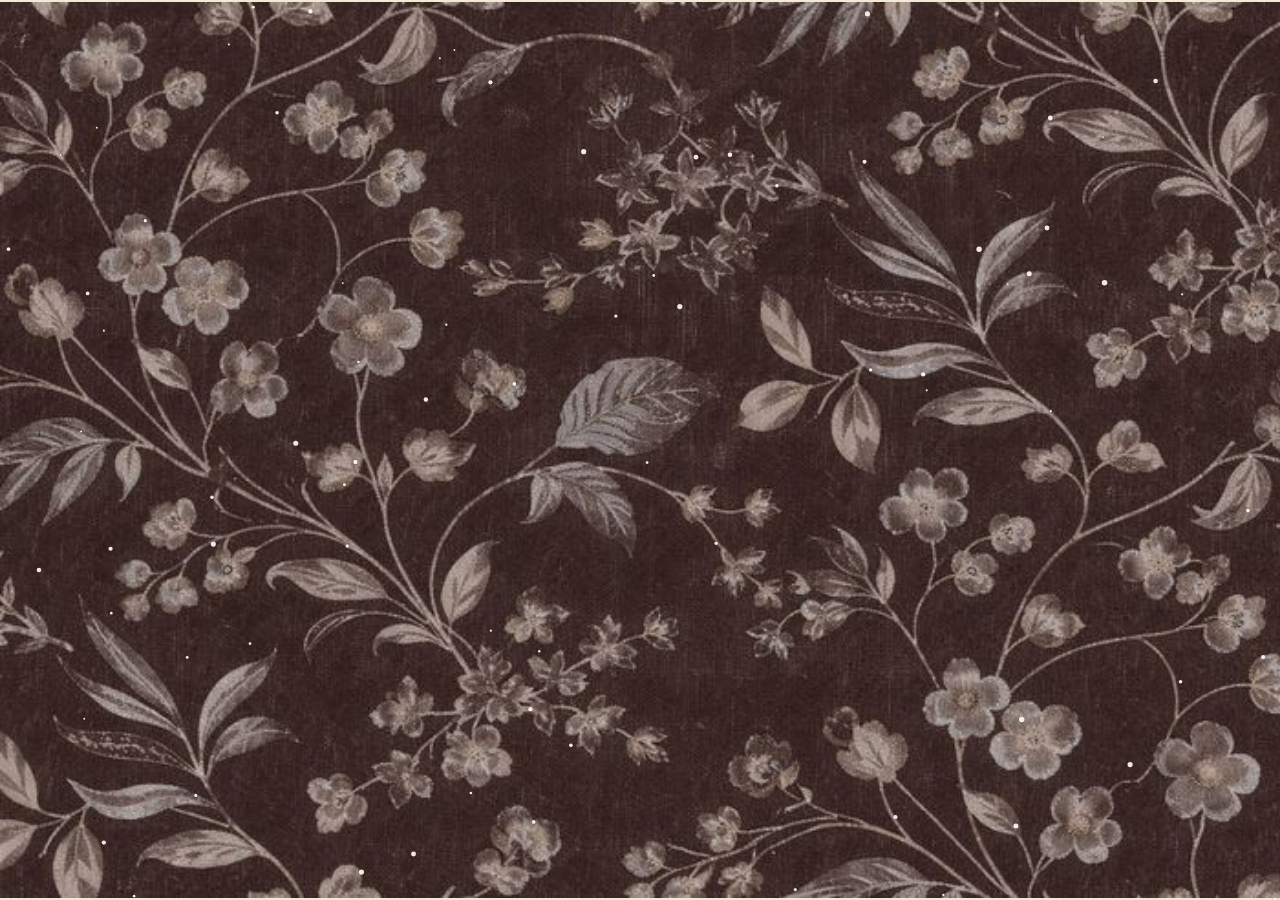
==== my-Site/public/center.html @ 306a5b61 "site setup" ====
<!DOCTYPE html>
<html lang="en">
<head>
  <meta charset="UTF-8">
  <link rel="stylesheet" href="style.css">
  <style>
    /* this page lives inside the center box, so no tiled background */
    body { background: var(--box-color); padding: 0; margin: 0; }
    .banner { display: block; width: 105%; height: 100vh; object-fit: contain;}
    /* snow layer: covers the whole center box, on top of the knight, clicks pass through */
    #snow { position: fixed; inset: 0; width: 100%; height: 100%; pointer-events: none; }
  </style>
</head>
<body>
  <!-- your big center image / banner -->
  <img class="banner" src="images/background.jpeg" alt="banner">
  <canvas id="snow"></canvas>
  <script>
    // snow drifting down and to the left
    const c = document.getElementById('snow'), ctx = c.getContext('2d');
    const COUNT = 120, WIND = -0.6;  // more flakes / stronger leftward drift
    let w, h, flakes;
    const flake = (anyY) => ({
      x: Math.random() * (w + h * 0.6),          // start further right so the drift covers the box
      y: anyY ? Math.random() * h : -5,
      r: 0.8 + Math.random() * 2,
      vy: 0.4 + Math.random() * 1,
      sway: Math.random() * Math.PI * 2,
    });
    function resize() {
      w = c.width = innerWidth; h = c.height = innerHeight;
      flakes = Array.from({ length: COUNT }, () => flake(true));
    }
    function draw() {
      ctx.clearRect(0, 0, w, h);
      ctx.fillStyle = 'rgba(255,255,255,0.9)';
      ctx.shadowColor = 'rgba(93,57,32,0.5)';   // faint brown edge so flakes show on the cream too
      ctx.shadowBlur = 2;
      for (const f of flakes) {
        f.sway += 0.02;
        f.y += f.vy;
        f.x += WIND * f.vy + Math.sin(f.sway) * 0.3;
        if (f.y > h + 5 || f.x < -5) Object.assign(f, flake(false));
        ctx.beginPath(); ctx.arc(f.x, f.y, f.r, 0, Math.PI * 2); ctx.fill();
      }
      if (!matchMedia('(prefers-reduced-motion: reduce)').matches) requestAnimationFrame(draw);
    }
    addEventListener('resize', resize);
    resize(); draw();
  </script>
</body>
</html>
---- my-Site/public/style.css ----
/* =========================================================
   EASY CUSTOMIZING — change these and the whole site updates
   ========================================================= */
:root {
  --page-bg-image: url("images/background.jpeg");  /* tiled page background */
  --page-bg-color: #3d2928;     /* shows if the image is missing */

  --header-color: #8a9d78;      /* box title bars */
  --header-text: #ffffff;
  --box-color: #f2e9d6;         /* box body (cream, matches the lace middle) */
  --border-color: #988452;
  --text-color: #5d3920;
  --link-hover: #8a9d78;

  --font: "Courier New", monospace;
  --section-bg: url("images/SectionCutOuts.png");     /* lace frame behind every section */
  --avatar-bg: url("images/SectionCutOutCross.png");  /* cross frame behind the "me" avatar */
}

/* ========================================================= */

* { box-sizing: border-box; }

body {
  margin: 0;
  padding: 40px 16px;
  background: var(--page-bg-color) var(--page-bg-image) repeat;
  color: var(--text-color);
  font-family: var(--font);
  font-size: 13px;
}

a { color: var(--text-color); text-decoration: none; }
a:hover { color: var(--link-hover); }

/* 3-column layout */
.container {
  max-width: 840px;
  margin: 0 auto;
  display: grid;
  grid-template-columns: 150px 1fr 150px;
  gap: 20px;
  align-items: start;
}

/* a "box" = lace frame with the title in its top-left corner */
.box {
  margin-bottom: 20px;
  /* lace edge stays the same thickness on every box; the plain middle stretches */
  border: 20px solid transparent;
  border-image: var(--section-bg) 44 41 / 20px round;
  background: var(--box-color) padding-box;
  padding: 2px 4px;
}

.box h1 {
  margin: 0 0 4px;
  color: var(--text-color);
  font-size: 16px;
  font-weight: bold;
  letter-spacing: 2px;
  text-align: left;
}

.box .content {
  margin: 0;
  line-height: 1.2;
}

/* center column: title bar + plain body, colours sampled from background.jpeg */
.middle {
  --header-color: #6e5c58;   /* flower mid-tone */
  --header-text: #efe6dc;
  --box-color: #f2e9d6;      /* same cream as the lace boxes */
  --border-color: #8f7e78;   /* flower highlight */
  --text-color: #3d2928;     /* background base brown */
  --link-hover: #8f7e78;
  color: var(--text-color);
}
.middle a { color: var(--text-color); }
.middle a:hover { color: var(--link-hover); }
/* same lace edge as the side sections (tiled with "round", so it never smears), a bit thicker */
.middle .box {
  border-width: 30px;
  border-image-width: 30px;
  padding: 0;
}
.middle .box .content {
  padding: 10px;
  background: var(--box-color);
}

/* "me" box: cross frame, avatar sits in the oval */
.box.me {
  aspect-ratio: 736 / 1200;   /* matches the image so the oval isn't squished */
  border: none;
  padding: 14% 12%;
  background: var(--avatar-bg) center / 100% 100% no-repeat;
  display: flex;
  flex-direction: column;
}
.box.me .content {
  flex: 1;
  display: flex;
  align-items: center;
  justify-content: center;
}
.box.me h1 { align-self: flex-start; padding: 0 3px; background: #f2e9d6; }  /* readable over the lace */
.box.me img { border-radius: 50%; }

/* nav lists with the "›" arrows */
.box ul { list-style: none; margin: 0; padding: 0; }
.box li::before { content: "› "; }


/* center column */
.main-frame {
  display: block;
  width: 100%;
  height: 480px;
  border: none;
  background: var(--box-color);
}
.box .content.no-pad { padding: 0; }

.center { text-align: center; }
.center img { max-width: 100%; }

/* phones: stack the columns */
@media (max-width: 700px) {
  .container { grid-template-columns: 1fr; }
  .box.me { max-width: 220px; margin-inline: auto; }
}
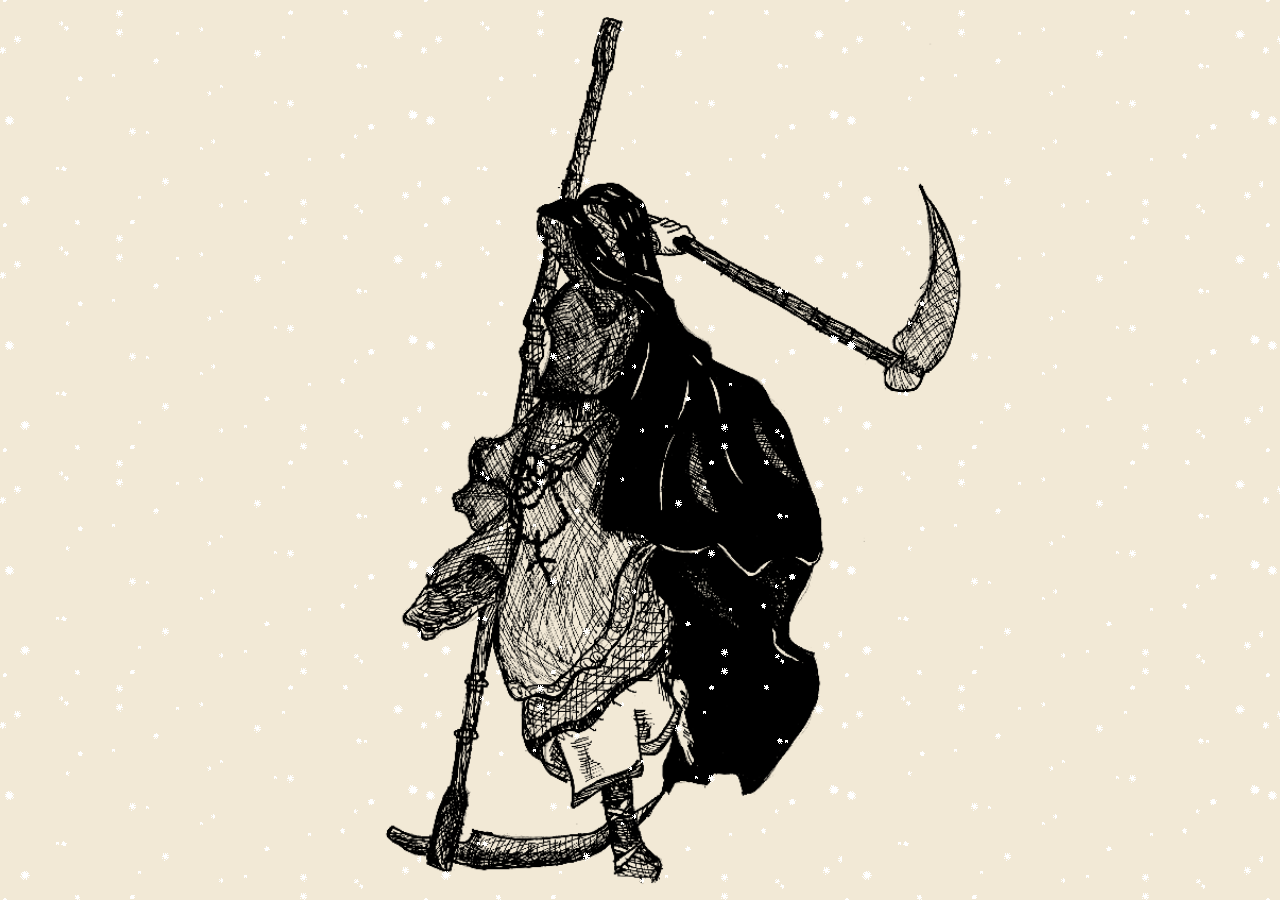
==== commit 21bdd007: "changed background n center pic" ====
--- a/my-Site/public/center.html
+++ b/my-Site/public/center.html
@@ -7,46 +7,16 @@
     /* this page lives inside the center box, so no tiled background */
     body { background: var(--box-color); padding: 0; margin: 0; }
     .banner { display: block; width: 105%; height: 100vh; object-fit: contain;}
-    /* snow layer: covers the whole center box, on top of the knight, clicks pass through */
-    #snow { position: fixed; inset: 0; width: 100%; height: 100%; pointer-events: none; }
+    /* snow gif layer: covers the whole center box, on top of the image, clicks pass through */
+    #snow { position: fixed; inset: 0; pointer-events: none;
+            background: url("images/PixelSnow2.gif") repeat; background-size: 421px 225px;
+            image-rendering: pixelated; }
   </style>
 </head>
 <body>
   <!-- your big center image / banner -->
-  <img class="banner" src="images/background.jpeg" alt="banner">
-  <canvas id="snow"></canvas>
-  <script>
-    // snow drifting down and to the left
-    const c = document.getElementById('snow'), ctx = c.getContext('2d');
-    const COUNT = 120, WIND = -0.6;  // more flakes / stronger leftward drift
-    let w, h, flakes;
-    const flake = (anyY) => ({
-      x: Math.random() * (w + h * 0.6),          // start further right so the drift covers the box
-      y: anyY ? Math.random() * h : -5,
-      r: 0.8 + Math.random() * 2,
-      vy: 0.4 + Math.random() * 1,
-      sway: Math.random() * Math.PI * 2,
-    });
-    function resize() {
-      w = c.width = innerWidth; h = c.height = innerHeight;
-      flakes = Array.from({ length: COUNT }, () => flake(true));
-    }
-    function draw() {
-      ctx.clearRect(0, 0, w, h);
-      ctx.fillStyle = 'rgba(255,255,255,0.9)';
-      ctx.shadowColor = 'rgba(93,57,32,0.5)';   // faint brown edge so flakes show on the cream too
-      ctx.shadowBlur = 2;
-      for (const f of flakes) {
-        f.sway += 0.02;
-        f.y += f.vy;
-        f.x += WIND * f.vy + Math.sin(f.sway) * 0.3;
-        if (f.y > h + 5 || f.x < -5) Object.assign(f, flake(false));
-        ctx.beginPath(); ctx.arc(f.x, f.y, f.r, 0, Math.PI * 2); ctx.fill();
-      }
-      if (!matchMedia('(prefers-reduced-motion: reduce)').matches) requestAnimationFrame(draw);
-    }
-    addEventListener('resize', resize);
-    resize(); draw();
-  </script>
+  <img class="banner" src="images/SFcenter2.png" alt="banner">
+  <!-- snow effect: gif is set in the #snow style above -->
+  <div id="snow"></div>
 </body>
-</html>+</html>
--- a/my-Site/public/style.css
+++ b/my-Site/public/style.css
@@ -2,7 +2,7 @@
    EASY CUSTOMIZING — change these and the whole site updates
    ========================================================= */
 :root {
-  --page-bg-image: url("images/background.jpeg");  /* tiled page background */
+  --page-bg-image: url("images/BRBL.jpeg");  /* tiled page background */
   --page-bg-color: #3d2928;     /* shows if the image is missing */
 
   --header-color: #8a9d78;      /* box title bars */
@@ -84,6 +84,9 @@
   border-width: 30px;
   border-image-width: 30px;
   padding: 0;
+  /* cream behind the inner half of the lace so the page background doesn't show through */
+  background: linear-gradient(var(--box-color), var(--box-color))
+              center / calc(100% - 30px) calc(100% - 30px) no-repeat border-box;
 }
 .middle .box .content {
   padding: 10px;
